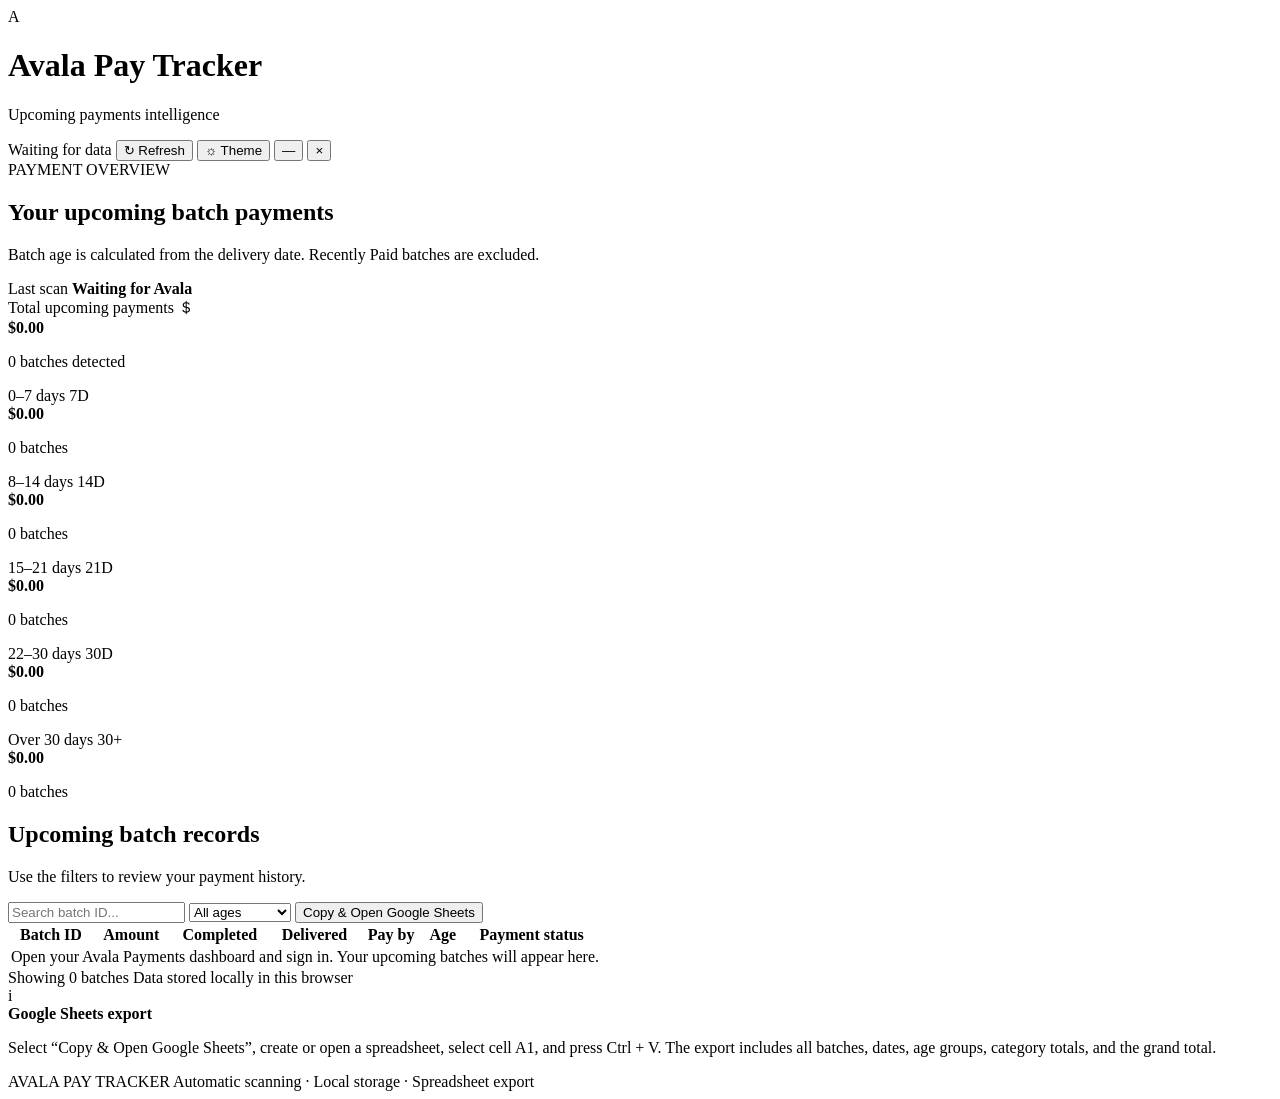
==== dashboard.html @ b8c211d5 "Add initial dashboard HTML structure" ====
<!DOCTYPE html>
<html lang="en">
<head>
  <meta charset="UTF-8">
  <meta name="viewport" content="width=device-width, initial-scale=1">
  <title>Avala Pay Tracker</title>
  <link rel="stylesheet" href="dashboard.css">
</head>
<body>
  <div class="app">
    <header class="topbar">
      <div class="brand">
        <div class="brand-icon">A</div>
        <div>
          <h1>Avala Pay Tracker</h1>
          <p>Upcoming payments intelligence</p>
        </div>
      </div>

      <div class="header-actions">
        <span id="connection" class="status">
          <span class="status-dot"></span>
          Waiting for data
        </span>

        <button id="refreshBtn" class="btn secondary">
          ↻ Refresh
        </button>

        <button id="themeBtn" class="btn secondary">
          ☼ Theme
        </button>

        <button id="minimizeBtn" class="btn icon-btn"
                title="Minimize browser window">—</button>

        <button id="closeBtn" class="btn icon-btn danger"
                title="Close tracker">×</button>
      </div>
    </header>

    <main>
      <section class="welcome">
        <div>
          <span class="eyebrow">PAYMENT OVERVIEW</span>
          <h2>Your upcoming batch payments</h2>
          <p>
            Batch age is calculated from the delivery date.
            Recently Paid batches are excluded.
          </p>
        </div>

        <div class="last-update">
          <span>Last scan</span>
          <strong id="lastUpdated">Waiting for Avala</strong>
        </div>
      </section>

      <section class="summary-grid">
        <article class="summary-card primary-card">
          <div class="card-top">
            <span>Total upcoming payments</span>
            <span class="card-icon">＄</span>
          </div>
          <strong id="grandTotal">$0.00</strong>
          <p><span id="batchCount">0</span> batches detected</p>
        </article>

        <article class="summary-card">
          <div class="card-top">
            <span>0–7 days</span>
            <span class="age-icon green">7D</span>
          </div>
          <strong id="total7">$0.00</strong>
          <p id="count7">0 batches</p>
        </article>

        <article class="summary-card">
          <div class="card-top">
            <span>8–14 days</span>
            <span class="age-icon blue">14D</span>
          </div>
          <strong id="total14">$0.00</strong>
          <p id="count14">0 batches</p>
        </article>

        <article class="summary-card">
          <div class="card-top">
            <span>15–21 days</span>
            <span class="age-icon purple">21D</span>
          </div>
          <strong id="total21">$0.00</strong>
          <p id="count21">0 batches</p>
        </article>

        <article class="summary-card">
          <div class="card-top">
            <span>22–30 days</span>
            <span class="age-icon orange">30D</span>
          </div>
          <strong id="total30">$0.00</strong>
          <p id="count30">0 batches</p>
        </article>

        <article class="summary-card overdue-card">
          <div class="card-top">
            <span>Over 30 days</span>
            <span class="age-icon red">30+</span>
          </div>
          <strong id="totalOver30">$0.00</strong>
          <p id="countOver30">0 batches</p>
        </article>
      </section>

      <section class="toolbar">
        <div>
          <h2>Upcoming batch records</h2>
          <p>Use the filters to review your payment history.</p>
        </div>

        <div class="toolbar-actions">
          <input
            id="searchInput"
            type="search"
            placeholder="Search batch ID..."
            aria-label="Search batch ID"
          >

          <select id="ageFilter" aria-label="Filter by batch age">
            <option value="all">All ages</option>
            <option value="7">0–7 days</option>
            <option value="14">8–14 days</option>
            <option value="21">15–21 days</option>
            <option value="30">22–30 days</option>
            <option value="over30">Over 30 days</option>
          </select>

          <button id="exportBtn" class="btn primary">
            Copy &amp; Open Google Sheets
          </button>
        </div>
      </section>

      <section class="table-card">
        <div class="table-wrap">
          <table>
            <thead>
              <tr>
                <th>Batch ID</th>
                <th>Amount</th>
                <th>Completed</th>
                <th>Delivered</th>
                <th>Pay by</th>
                <th>Age</th>
                <th>Payment status</th>
              </tr>
            </thead>
            <tbody id="batchRows">
              <tr>
                <td colspan="7" class="empty">
                  Open your Avala Payments dashboard and sign in.
                  Your upcoming batches will appear here.
                </td>
              </tr>
            </tbody>
          </table>
        </div>

        <div class="table-footer">
          <span id="showingCount">Showing 0 batches</span>
          <span>Data stored locally in this browser</span>
        </div>
      </section>

      <section class="export-note">
        <div class="note-icon">i</div>
        <div>
          <strong>Google Sheets export</strong>
          <p>
            Select “Copy &amp; Open Google Sheets”, create or open a
            spreadsheet, select cell A1, and press Ctrl + V.
            The export includes all batches, dates, age groups,
            category totals, and the grand total.
          </p>
        </div>
      </section>
    </main>

    <footer>
      <span>AVALA PAY TRACKER</span>
      <span>Automatic scanning · Local storage · Spreadsheet export</span>
    </footer>
  </div>

  <script src="dashboard.js"></script>
</body>
</html>
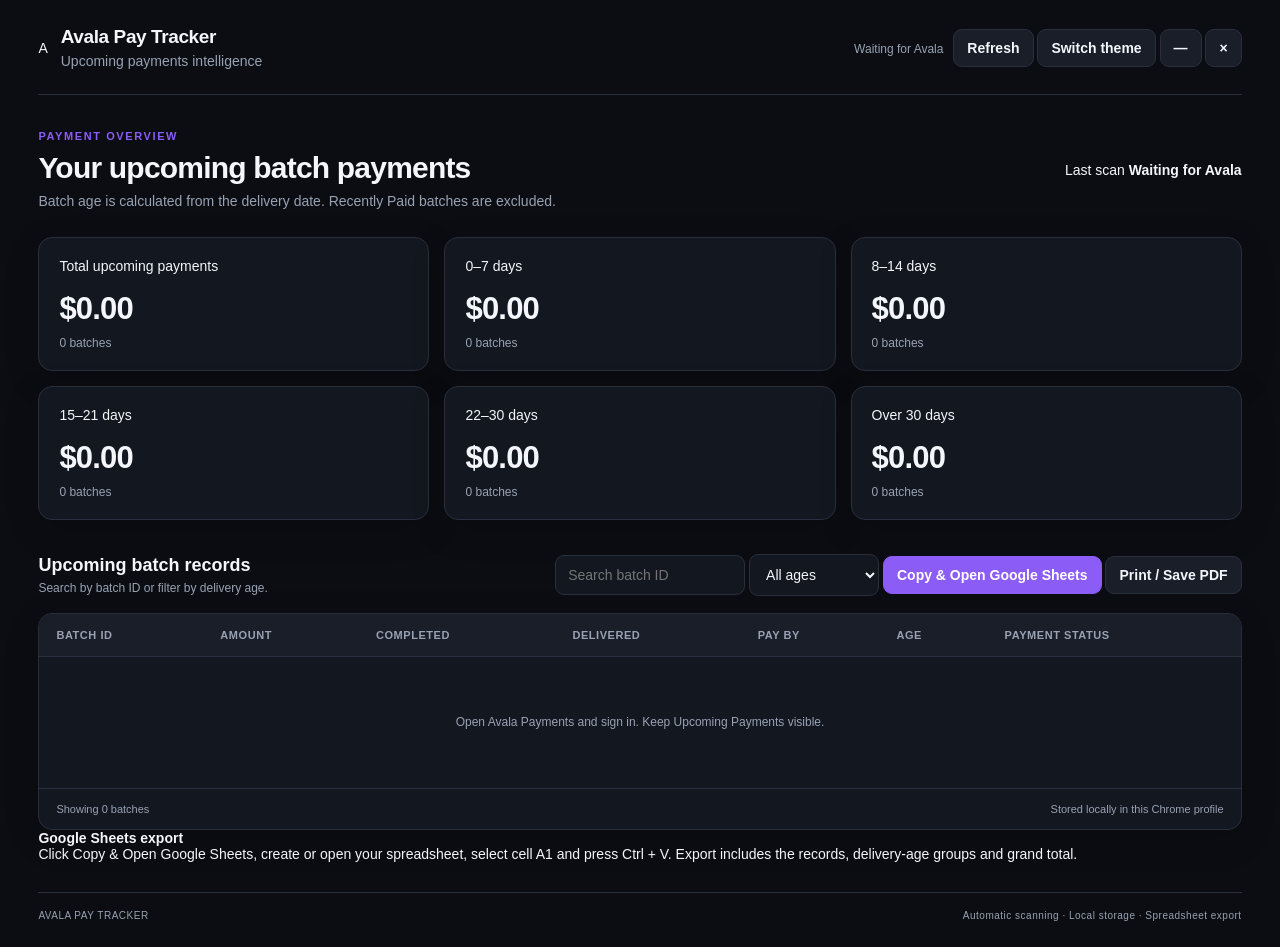
==== commit e5e4cf82: "Update dashboard.html" ====
--- a/dashboard.html
+++ b/dashboard.html
@@ -1,3 +1,4 @@
+
 <!DOCTYPE html>
 <html lang="en">
 <head>
@@ -10,188 +11,136 @@
   <div class="app">
     <header class="topbar">
       <div class="brand">
-        <div class="brand-icon">A</div>
+        <div class="logo">A</div>
         <div>
           <h1>Avala Pay Tracker</h1>
           <p>Upcoming payments intelligence</p>
         </div>
       </div>
 
-      <div class="header-actions">
-        <span id="connection" class="status">
-          <span class="status-dot"></span>
-          Waiting for data
-        </span>
-
-        <button id="refreshBtn" class="btn secondary">
-          ↻ Refresh
-        </button>
-
-        <button id="themeBtn" class="btn secondary">
-          ☼ Theme
-        </button>
-
-        <button id="minimizeBtn" class="btn icon-btn"
-                title="Minimize browser window">—</button>
-
-        <button id="closeBtn" class="btn icon-btn danger"
-                title="Close tracker">×</button>
+      <div class="actions">
+        <span id="connection" class="status">Waiting for Avala</span>
+        <button id="refreshBtn" class="btn">Refresh</button>
+        <button id="themeBtn" class="btn">Switch theme</button>
+        <button id="minimizeBtn" class="btn" title="Minimize browser window">—</button>
+        <button id="closeBtn" class="btn close" title="Close tracker tab">×</button>
       </div>
     </header>
 
-    <main>
-      <section class="welcome">
-        <div>
-          <span class="eyebrow">PAYMENT OVERVIEW</span>
-          <h2>Your upcoming batch payments</h2>
-          <p>
-            Batch age is calculated from the delivery date.
-            Recently Paid batches are excluded.
-          </p>
-        </div>
+    <section class="welcome">
+      <div>
+        <span class="eyebrow">PAYMENT OVERVIEW</span>
+        <h2>Your upcoming batch payments</h2>
+        <p>Batch age is calculated from the delivery date. Recently Paid batches are excluded.</p>
+      </div>
+      <div class="update-box">
+        <span>Last scan</span>
+        <strong id="lastUpdated">Waiting for Avala</strong>
+      </div>
+    </section>
 
-        <div class="last-update">
-          <span>Last scan</span>
-          <strong id="lastUpdated">Waiting for Avala</strong>
-        </div>
-      </section>
+    <section class="summary-grid">
+      <article class="summary-card featured">
+        <span>Total upcoming payments</span>
+        <strong id="grandTotal">$0.00</strong>
+        <p id="batchCount">0 batches</p>
+      </article>
 
-      <section class="summary-grid">
-        <article class="summary-card primary-card">
-          <div class="card-top">
-            <span>Total upcoming payments</span>
-            <span class="card-icon">＄</span>
-          </div>
-          <strong id="grandTotal">$0.00</strong>
-          <p><span id="batchCount">0</span> batches detected</p>
-        </article>
+      <article class="summary-card">
+        <span>0–7 days</span>
+        <strong id="total7">$0.00</strong>
+        <p id="count7">0 batches</p>
+      </article>
 
-        <article class="summary-card">
-          <div class="card-top">
-            <span>0–7 days</span>
-            <span class="age-icon green">7D</span>
-          </div>
-          <strong id="total7">$0.00</strong>
-          <p id="count7">0 batches</p>
-        </article>
+      <article class="summary-card">
+        <span>8–14 days</span>
+        <strong id="total14">$0.00</strong>
+        <p id="count14">0 batches</p>
+      </article>
 
-        <article class="summary-card">
-          <div class="card-top">
-            <span>8–14 days</span>
-            <span class="age-icon blue">14D</span>
-          </div>
-          <strong id="total14">$0.00</strong>
-          <p id="count14">0 batches</p>
-        </article>
+      <article class="summary-card">
+        <span>15–21 days</span>
+        <strong id="total21">$0.00</strong>
+        <p id="count21">0 batches</p>
+      </article>
 
-        <article class="summary-card">
-          <div class="card-top">
-            <span>15–21 days</span>
-            <span class="age-icon purple">21D</span>
-          </div>
-          <strong id="total21">$0.00</strong>
-          <p id="count21">0 batches</p>
-        </article>
+      <article class="summary-card">
+        <span>22–30 days</span>
+        <strong id="total30">$0.00</strong>
+        <p id="count30">0 batches</p>
+      </article>
 
-        <article class="summary-card">
-          <div class="card-top">
-            <span>22–30 days</span>
-            <span class="age-icon orange">30D</span>
-          </div>
-          <strong id="total30">$0.00</strong>
-          <p id="count30">0 batches</p>
-        </article>
+      <article class="summary-card overdue">
+        <span>Over 30 days</span>
+        <strong id="totalOver30">$0.00</strong>
+        <p id="countOver30">0 batches</p>
+      </article>
+    </section>
 
-        <article class="summary-card overdue-card">
-          <div class="card-top">
-            <span>Over 30 days</span>
-            <span class="age-icon red">30+</span>
-          </div>
-          <strong id="totalOver30">$0.00</strong>
-          <p id="countOver30">0 batches</p>
-        </article>
-      </section>
+    <section class="toolbar">
+      <div>
+        <h2>Upcoming batch records</h2>
+        <p>Search by batch ID or filter by delivery age.</p>
+      </div>
 
-      <section class="toolbar">
-        <div>
-          <h2>Upcoming batch records</h2>
-          <p>Use the filters to review your payment history.</p>
-        </div>
+      <div class="filters">
+        <input id="searchInput" type="search" placeholder="Search batch ID">
+        <select id="ageFilter">
+          <option value="all">All ages</option>
+          <option value="7">0–7 days</option>
+          <option value="14">8–14 days</option>
+          <option value="21">15–21 days</option>
+          <option value="30">22–30 days</option>
+          <option value="over30">Over 30 days</option>
+        </select>
+        <button id="exportBtn" class="btn primary">Copy &amp; Open Google Sheets</button>
+        <button id="printBtn" class="btn">Print / Save PDF</button>
+      </div>
+    </section>
 
-        <div class="toolbar-actions">
-          <input
-            id="searchInput"
-            type="search"
-            placeholder="Search batch ID..."
-            aria-label="Search batch ID"
-          >
+    <section class="table-card">
+      <div class="table-wrap">
+        <table>
+          <thead>
+            <tr>
+              <th>Batch ID</th>
+              <th>Amount</th>
+              <th>Completed</th>
+              <th>Delivered</th>
+              <th>Pay by</th>
+              <th>Age</th>
+              <th>Payment status</th>
+            </tr>
+          </thead>
+          <tbody id="batchRows">
+            <tr>
+              <td colspan="7" class="empty">
+                Open Avala Payments and sign in. Keep Upcoming Payments visible.
+              </td>
+            </tr>
+          </tbody>
+        </table>
+      </div>
+      <div class="table-footer">
+        <span id="showingCount">Showing 0 batches</span>
+        <span>Stored locally in this Chrome profile</span>
+      </div>
+    </section>
 
-          <select id="ageFilter" aria-label="Filter by batch age">
-            <option value="all">All ages</option>
-            <option value="7">0–7 days</option>
-            <option value="14">8–14 days</option>
-            <option value="21">15–21 days</option>
-            <option value="30">22–30 days</option>
-            <option value="over30">Over 30 days</option>
-          </select>
-
-          <button id="exportBtn" class="btn primary">
-            Copy &amp; Open Google Sheets
-          </button>
-        </div>
-      </section>
-
-      <section class="table-card">
-        <div class="table-wrap">
-          <table>
-            <thead>
-              <tr>
-                <th>Batch ID</th>
-                <th>Amount</th>
-                <th>Completed</th>
-                <th>Delivered</th>
-                <th>Pay by</th>
-                <th>Age</th>
-                <th>Payment status</th>
-              </tr>
-            </thead>
-            <tbody id="batchRows">
-              <tr>
-                <td colspan="7" class="empty">
-                  Open your Avala Payments dashboard and sign in.
-                  Your upcoming batches will appear here.
-                </td>
-              </tr>
-            </tbody>
-          </table>
-        </div>
-
-        <div class="table-footer">
-          <span id="showingCount">Showing 0 batches</span>
-          <span>Data stored locally in this browser</span>
-        </div>
-      </section>
-
-      <section class="export-note">
-        <div class="note-icon">i</div>
-        <div>
-          <strong>Google Sheets export</strong>
-          <p>
-            Select “Copy &amp; Open Google Sheets”, create or open a
-            spreadsheet, select cell A1, and press Ctrl + V.
-            The export includes all batches, dates, age groups,
-            category totals, and the grand total.
-          </p>
-        </div>
-      </section>
-    </main>
+    <section class="notice">
+      <strong>Google Sheets export</strong>
+      <p>
+        Click Copy &amp; Open Google Sheets, create or open your spreadsheet,
+        select cell A1 and press Ctrl + V. Export includes the records,
+        delivery-age groups and grand total.
+      </p>
+    </section>
 
     <footer>
       <span>AVALA PAY TRACKER</span>
       <span>Automatic scanning · Local storage · Spreadsheet export</span>
     </footer>
   </div>
-
   <script src="dashboard.js"></script>
 </body>
 </html>
--- a/dashboard.css
+++ b/dashboard.css
@@ -0,0 +1,553 @@
+:root {
+  color-scheme: dark;
+  --bg: #0b0d12;
+  --panel: #131720;
+  --panel-2: #191e29;
+  --border: #292f3d;
+  --text: #f4f6fb;
+  --muted: #98a2b3;
+  --accent: #8b5cf6;
+  --accent-2: #6d4aff;
+  --green: #22c55e;
+  --blue: #60a5fa;
+  --purple: #a78bfa;
+  --orange: #f59e0b;
+  --red: #f87171;
+  --shadow: 0 10px 35px rgba(0, 0, 0, .16);
+}
+
+body.light {
+  color-scheme: light;
+  --bg: #f4f6fb;
+  --panel: #ffffff;
+  --panel-2: #f0f2f8;
+  --border: #e0e4ed;
+  --text: #171b27;
+  --muted: #687184;
+  --accent: #7046e8;
+  --accent-2: #5b36d5;
+  --shadow: 0 8px 28px rgba(30, 40, 70, .07);
+}
+
+* {
+  box-sizing: border-box;
+}
+
+body {
+  margin: 0;
+  background: var(--bg);
+  color: var(--text);
+  font-family: Inter, "Segoe UI", Arial, sans-serif;
+  font-size: 14px;
+  transition: background .2s, color .2s;
+}
+
+button, input, select {
+  font: inherit;
+}
+
+button {
+  cursor: pointer;
+}
+
+.app {
+  width: 100%;
+  min-height: 100vh;
+  padding: 26px clamp(16px, 3vw, 44px);
+}
+
+.topbar {
+  display: flex;
+  align-items: center;
+  justify-content: space-between;
+  gap: 20px;
+  padding-bottom: 25px;
+  border-bottom: 1px solid var(--border);
+}
+
+.brand, .header-actions, .card-top,
+.toolbar, .toolbar-actions, .table-footer {
+  display: flex;
+  align-items: center;
+}
+
+.brand {
+  gap: 13px;
+}
+
+.brand-icon {
+  display: grid;
+  place-items: center;
+  width: 46px;
+  height: 46px;
+  border-radius: 13px;
+  color: white;
+  font-size: 23px;
+  font-weight: 800;
+  background: linear-gradient(135deg, #9a72ff, #5730cf);
+  box-shadow: 0 6px 18px #7046e833;
+}
+
+h1, h2, p {
+  margin: 0;
+}
+
+h1 {
+  font-size: 19px;
+  letter-spacing: -.4px;
+}
+
+.brand p, .welcome p, .toolbar p {
+  color: var(--muted);
+  margin-top: 5px;
+}
+
+.header-actions {
+  gap: 9px;
+  flex-wrap: wrap;
+}
+
+.status {
+  display: inline-flex;
+  align-items: center;
+  gap: 7px;
+  color: var(--muted);
+  font-size: 12px;
+  margin-right: 6px;
+}
+
+.status-dot {
+  width: 8px;
+  height: 8px;
+  border-radius: 50%;
+  background: var(--orange);
+}
+
+.status.connected .status-dot {
+  background: var(--green);
+  box-shadow: 0 0 10px #22c55e66;
+}
+
+.btn {
+  border: 1px solid var(--border);
+  border-radius: 9px;
+  padding: 10px 13px;
+  background: var(--panel-2);
+  color: var(--text);
+  font-weight: 600;
+  transition: transform .15s, background .15s;
+}
+
+.btn:hover {
+  transform: translateY(-1px);
+}
+
+.btn.primary {
+  color: white;
+  background: var(--accent);
+  border-color: var(--accent);
+}
+
+.btn.primary:hover {
+  background: var(--accent-2);
+}
+
+.btn.icon-btn {
+  min-width: 38px;
+  padding: 9px 12px;
+  font-size: 18px;
+}
+
+.btn.danger:hover {
+  color: white;
+  background: #dc2626;
+  border-color: #dc2626;
+}
+
+.welcome {
+  display: flex;
+  align-items: center;
+  justify-content: space-between;
+  gap: 25px;
+  padding: 32px 0 25px;
+}
+
+.eyebrow {
+  color: var(--accent);
+  font-size: 11px;
+  font-weight: 800;
+  letter-spacing: 1.6px;
+}
+
+.welcome h2 {
+  font-size: clamp(22px, 2.5vw, 30px);
+  margin-top: 8px;
+  letter-spacing: -.8px;
+}
+
+.welcome p {
+  line-height: 1.6;
+}
+
+.last-update {
+  min-width: 175px;
+  padding: 14px 17px;
+  background: var(--panel);
+  border: 1px solid var(--border);
+  border-radius: 12px;
+}
+
+.last-update span, .last-update strong {
+  display: block;
+}
+
+.last-update span {
+  color: var(--muted);
+  font-size: 11px;
+  margin-bottom: 6px;
+}
+
+.last-update strong {
+  font-size: 12px;
+}
+
+.summary-grid {
+  display: grid;
+  grid-template-columns: repeat(3, minmax(0, 1fr));
+  gap: 15px;
+}
+
+.summary-card {
+  min-width: 0;
+  padding: 20px;
+  border: 1px solid var(--border);
+  border-radius: 14px;
+  background: var(--panel);
+  box-shadow: var(--shadow);
+}
+
+.primary-card {
+  background:
+    radial-gradient(circle at top right, #8b5cf62b, transparent 55%),
+    var(--panel);
+  border-color: #8b5cf655;
+}
+
+.card-top {
+  justify-content: space-between;
+  gap: 12px;
+  color: var(--muted);
+  font-size: 12px;
+  font-weight: 600;
+}
+
+.card-icon, .age-icon {
+  display: grid;
+  place-items: center;
+  flex-shrink: 0;
+  width: 35px;
+  height: 35px;
+  border-radius: 10px;
+  font-weight: 800;
+  background: var(--panel-2);
+}
+
+.card-icon {
+  color: var(--accent);
+  font-size: 20px;
+}
+
+.age-icon {
+  font-size: 10px;
+}
+
+.green { color: var(--green); }
+.blue { color: var(--blue); }
+.purple { color: var(--purple); }
+.orange { color: var(--orange); }
+.red { color: var(--red); }
+
+.summary-card > strong {
+  display: block;
+  margin-top: 17px;
+  font-size: clamp(23px, 2.5vw, 31px);
+  letter-spacing: -.8px;
+  overflow-wrap: anywhere;
+}
+
+.summary-card > p {
+  color: var(--muted);
+  font-size: 12px;
+  margin-top: 9px;
+}
+
+.overdue-card {
+  border-color: #f8717133;
+}
+
+.overdue-card > strong {
+  color: var(--red);
+}
+
+.toolbar {
+  justify-content: space-between;
+  gap: 20px;
+  margin: 34px 0 17px;
+}
+
+.toolbar h2 {
+  font-size: 18px;
+}
+
+.toolbar p {
+  font-size: 12px;
+}
+
+.toolbar-actions {
+  gap: 9px;
+  flex-wrap: wrap;
+}
+
+input, select {
+  color: var(--text);
+  background: var(--panel);
+  border: 1px solid var(--border);
+  border-radius: 9px;
+  padding: 11px 12px;
+  outline: none;
+}
+
+input:focus, select:focus {
+  border-color: var(--accent);
+}
+
+input {
+  width: 190px;
+}
+
+.table-card {
+  overflow: hidden;
+  border: 1px solid var(--border);
+  border-radius: 14px;
+  background: var(--panel);
+  box-shadow: var(--shadow);
+}
+
+.table-wrap {
+  overflow-x: auto;
+}
+
+table {
+  width: 100%;
+  border-collapse: collapse;
+  white-space: nowrap;
+}
+
+th {
+  padding: 15px 17px;
+  color: var(--muted);
+  background: var(--panel-2);
+  font-size: 11px;
+  font-weight: 700;
+  text-align: left;
+  text-transform: uppercase;
+  letter-spacing: .55px;
+}
+
+td {
+  padding: 17px;
+  border-top: 1px solid var(--border);
+  font-size: 12px;
+}
+
+tbody tr:hover {
+  background: var(--panel-2);
+}
+
+.batch-name {
+  color: var(--text);
+  font-weight: 700;
+}
+
+.amount {
+  font-weight: 800;
+  font-variant-numeric: tabular-nums;
+}
+
+.age-pill, .payment-pill {
+  display: inline-block;
+  padding: 6px 9px;
+  border-radius: 7px;
+  font-size: 11px;
+  font-weight: 700;
+}
+
+.age-pill.fresh {
+  color: var(--green);
+  background: #22c55e18;
+}
+
+.age-pill.week2 {
+  color: var(--blue);
+  background: #60a5fa18;
+}
+
+.age-pill.week3 {
+  color: var(--purple);
+  background: #a78bfa18;
+}
+
+.age-pill.month {
+  color: var(--orange);
+  background: #f59e0b18;
+}
+
+.age-pill.old {
+  color: var(--red);
+  background: #f8717118;
+}
+
+.payment-pill.upcoming {
+  color: var(--green);
+  background: #22c55e18;
+}
+
+.payment-pill.due {
+  color: var(--orange);
+  background: #f59e0b18;
+}
+
+.payment-pill.overdue {
+  color: var(--red);
+  background: #f8717118;
+}
+
+.empty {
+  padding: 55px 20px;
+  color: var(--muted);
+  text-align: center;
+  white-space: normal;
+  line-height: 1.7;
+}
+
+.table-footer {
+  justify-content: space-between;
+  gap: 15px;
+  padding: 14px 17px;
+  color: var(--muted);
+  font-size: 11px;
+  border-top: 1px solid var(--border);
+}
+
+.export-note {
+  display: flex;
+  gap: 13px;
+  margin-top: 20px;
+  padding: 18px;
+  border: 1px solid var(--border);
+  border-radius: 12px;
+  background: var(--panel);
+}
+
+.note-icon {
+  display: grid;
+  place-items: center;
+  width: 25px;
+  height: 25px;
+  flex-shrink: 0;
+  border-radius: 50%;
+  color: var(--blue);
+  background: #60a5fa18;
+  font-weight: 800;
+}
+
+.export-note strong {
+  font-size: 12px;
+}
+
+.export-note p {
+  color: var(--muted);
+  font-size: 12px;
+  line-height: 1.7;
+  margin-top: 5px;
+}
+
+footer {
+  display: flex;
+  justify-content: space-between;
+  gap: 15px;
+  margin-top: 30px;
+  padding-top: 17px;
+  border-top: 1px solid var(--border);
+  color: var(--muted);
+  font-size: 10px;
+  letter-spacing: .5px;
+}
+
+@media (max-width: 1050px) {
+  .topbar, .welcome, .toolbar {
+    align-items: flex-start;
+    flex-direction: column;
+  }
+
+  .summary-grid {
+    grid-template-columns: repeat(2, minmax(0, 1fr));
+  }
+
+  .last-update {
+    width: 100%;
+  }
+}
+
+@media (max-width: 600px) {
+  .app {
+    padding: 18px 12px;
+  }
+
+  .summary-grid {
+    grid-template-columns: 1fr;
+  }
+
+  .header-actions, .toolbar-actions {
+    width: 100%;
+  }
+
+  .toolbar-actions > * {
+    flex: 1 1 100%;
+    width: 100%;
+  }
+
+  .table-footer, footer {
+    align-items: flex-start;
+    flex-direction: column;
+  }
+}
+
+@media print {
+  :root, body, body.light {
+    color-scheme: light;
+    --bg: #ffffff;
+    --panel: #ffffff;
+    --panel-2: #f3f4f6;
+    --border: #d1d5db;
+    --text: #111827;
+    --muted: #4b5563;
+  }
+
+  .header-actions, .toolbar-actions, .export-note {
+    display: none !important;
+  }
+
+  .app {
+    padding: 0;
+  }
+
+  .summary-card, .table-card {
+    box-shadow: none;
+    break-inside: avoid;
+  }
+
+  table {
+    white-space: normal;
+  }
+}
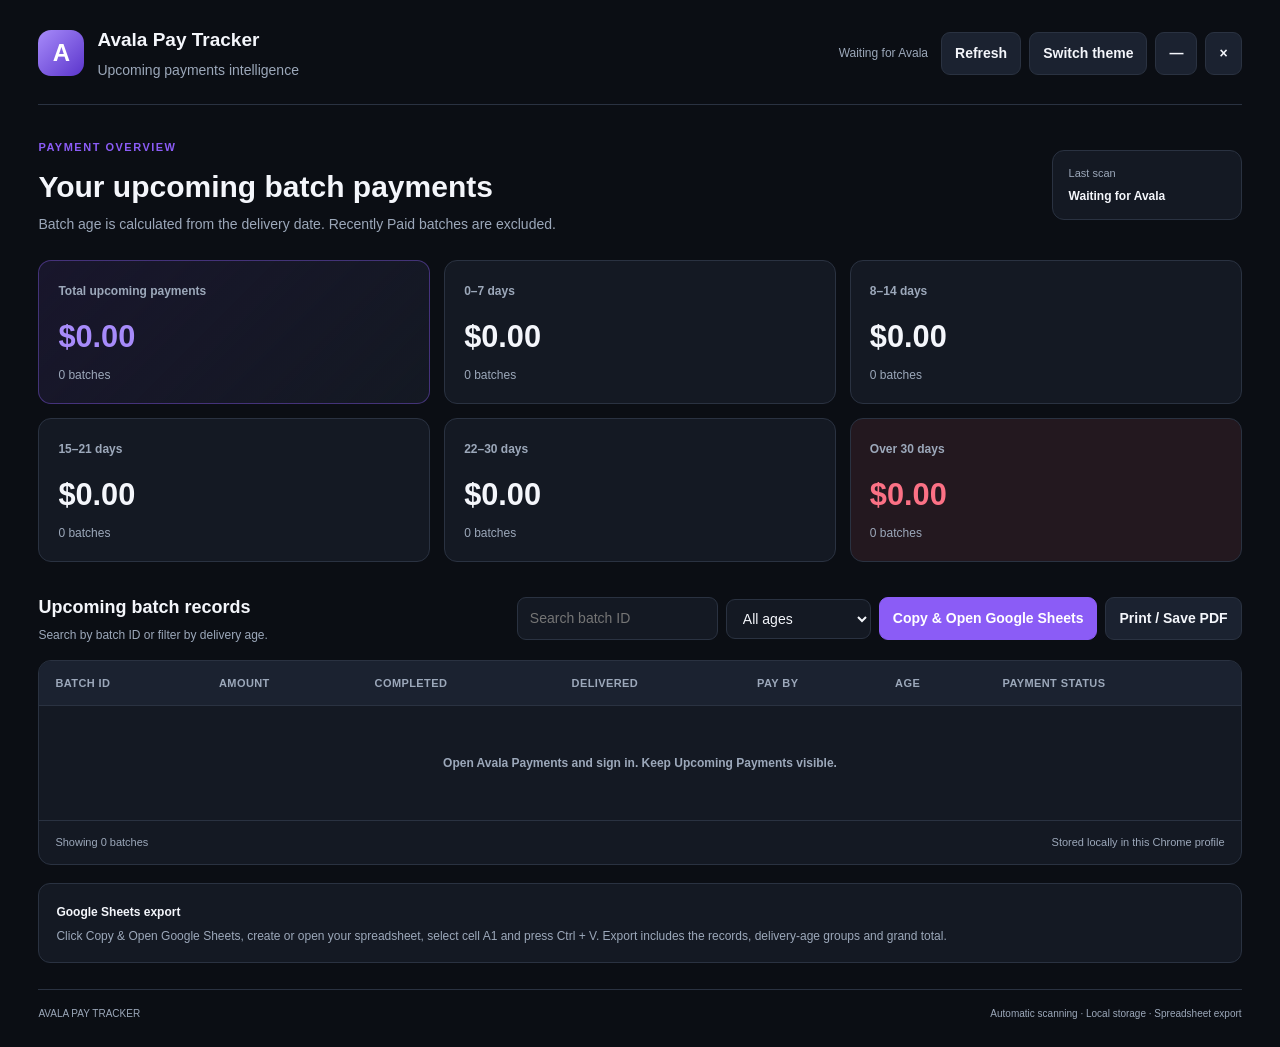
==== commit 1f31a9ba: "Remove empty line at the beginning of dashboard.html" ====
--- a/dashboard.html
+++ b/dashboard.html
@@ -1,4 +1,3 @@
-
 <!DOCTYPE html>
 <html lang="en">
 <head>
--- a/dashboard.css
+++ b/dashboard.css
@@ -1,553 +1,271 @@
+
 :root {
   color-scheme: dark;
-  --bg: #0b0d12;
-  --panel: #131720;
-  --panel-2: #191e29;
-  --border: #292f3d;
+  --bg: #0b0e14;
+  --panel: #141923;
+  --panel2: #1b2230;
+  --border: #2a3241;
   --text: #f4f6fb;
-  --muted: #98a2b3;
+  --muted: #9ca8ba;
   --accent: #8b5cf6;
-  --accent-2: #6d4aff;
   --green: #22c55e;
   --blue: #60a5fa;
   --purple: #a78bfa;
   --orange: #f59e0b;
-  --red: #f87171;
-  --shadow: 0 10px 35px rgba(0, 0, 0, .16);
+  --red: #fb7185;
 }
 
 body.light {
   color-scheme: light;
-  --bg: #f4f6fb;
+  --bg: #f3f5fa;
   --panel: #ffffff;
-  --panel-2: #f0f2f8;
-  --border: #e0e4ed;
-  --text: #171b27;
-  --muted: #687184;
+  --panel2: #eef1f7;
+  --border: #dfe4ed;
+  --text: #171c29;
+  --muted: #667085;
   --accent: #7046e8;
-  --accent-2: #5b36d5;
-  --shadow: 0 8px 28px rgba(30, 40, 70, .07);
-}
-
-* {
-  box-sizing: border-box;
-}
+}
+
+* { box-sizing: border-box; }
 
 body {
   margin: 0;
   background: var(--bg);
   color: var(--text);
-  font-family: Inter, "Segoe UI", Arial, sans-serif;
-  font-size: 14px;
-  transition: background .2s, color .2s;
-}
-
-button, input, select {
-  font: inherit;
-}
-
-button {
-  cursor: pointer;
-}
+  font: 14px/1.5 "Segoe UI", Arial, sans-serif;
+}
+
+button, input, select { font: inherit; }
+button { cursor: pointer; }
 
 .app {
-  width: 100%;
-  min-height: 100vh;
-  padding: 26px clamp(16px, 3vw, 44px);
-}
-
-.topbar {
+  padding: 26px clamp(14px, 3vw, 42px);
+  max-width: 1800px;
+  margin: auto;
+}
+
+.topbar, .brand, .actions, .welcome,
+.toolbar, .filters, .table-footer {
   display: flex;
   align-items: center;
+}
+
+.topbar {
   justify-content: space-between;
   gap: 20px;
-  padding-bottom: 25px;
+  padding-bottom: 23px;
   border-bottom: 1px solid var(--border);
 }
 
-.brand, .header-actions, .card-top,
-.toolbar, .toolbar-actions, .table-footer {
-  display: flex;
-  align-items: center;
-}
-
-.brand {
-  gap: 13px;
-}
-
-.brand-icon {
+.brand { gap: 13px; }
+.logo {
+  width: 46px;
+  height: 46px;
   display: grid;
   place-items: center;
-  width: 46px;
-  height: 46px;
   border-radius: 13px;
   color: white;
-  font-size: 23px;
+  font-size: 24px;
   font-weight: 800;
-  background: linear-gradient(135deg, #9a72ff, #5730cf);
-  box-shadow: 0 6px 18px #7046e833;
-}
-
-h1, h2, p {
-  margin: 0;
-}
-
-h1 {
-  font-size: 19px;
-  letter-spacing: -.4px;
-}
-
+  background: linear-gradient(135deg, #a78bfa, #5b35cc);
+}
+
+h1, h2, p { margin: 0; }
+h1 { font-size: 19px; }
 .brand p, .welcome p, .toolbar p {
   color: var(--muted);
   margin-top: 5px;
 }
 
-.header-actions {
-  gap: 9px;
-  flex-wrap: wrap;
-}
-
-.status {
-  display: inline-flex;
-  align-items: center;
-  gap: 7px;
-  color: var(--muted);
-  font-size: 12px;
-  margin-right: 6px;
-}
-
-.status-dot {
-  width: 8px;
-  height: 8px;
-  border-radius: 50%;
-  background: var(--orange);
-}
-
-.status.connected .status-dot {
-  background: var(--green);
-  box-shadow: 0 0 10px #22c55e66;
-}
+.actions { gap: 8px; flex-wrap: wrap; }
+.status { color: var(--muted); font-size: 12px; margin-right: 5px; }
 
 .btn {
-  border: 1px solid var(--border);
+  padding: 10px 13px;
   border-radius: 9px;
-  padding: 10px 13px;
-  background: var(--panel-2);
+  border: 1px solid var(--border);
   color: var(--text);
+  background: var(--panel2);
   font-weight: 600;
-  transition: transform .15s, background .15s;
-}
-
-.btn:hover {
-  transform: translateY(-1px);
-}
-
-.btn.primary {
-  color: white;
-  background: var(--accent);
-  border-color: var(--accent);
-}
-
-.btn.primary:hover {
-  background: var(--accent-2);
-}
-
-.btn.icon-btn {
-  min-width: 38px;
-  padding: 9px 12px;
-  font-size: 18px;
-}
-
-.btn.danger:hover {
-  color: white;
-  background: #dc2626;
-  border-color: #dc2626;
-}
+}
+
+.btn:hover { border-color: var(--accent); }
+.btn.primary { color: white; background: var(--accent); border-color: var(--accent); }
+.btn.close:hover { background: #dc2626; color: white; }
 
 .welcome {
-  display: flex;
-  align-items: center;
-  justify-content: space-between;
-  gap: 25px;
-  padding: 32px 0 25px;
+  justify-content: space-between;
+  gap: 20px;
+  padding: 31px 0 25px;
 }
 
 .eyebrow {
   color: var(--accent);
   font-size: 11px;
   font-weight: 800;
-  letter-spacing: 1.6px;
-}
-
-.welcome h2 {
-  font-size: clamp(22px, 2.5vw, 30px);
-  margin-top: 8px;
-  letter-spacing: -.8px;
-}
-
-.welcome p {
-  line-height: 1.6;
-}
-
-.last-update {
-  min-width: 175px;
-  padding: 14px 17px;
-  background: var(--panel);
-  border: 1px solid var(--border);
+  letter-spacing: 1.5px;
+}
+
+.welcome h2 { font-size: clamp(22px, 2.5vw, 30px); margin-top: 7px; }
+.welcome p { max-width: 650px; }
+
+.update-box {
+  min-width: 190px;
+  padding: 14px 16px;
+  border: 1px solid var(--border);
+  background: var(--panel);
   border-radius: 12px;
 }
-
-.last-update span, .last-update strong {
-  display: block;
-}
-
-.last-update span {
-  color: var(--muted);
-  font-size: 11px;
-  margin-bottom: 6px;
-}
-
-.last-update strong {
-  font-size: 12px;
-}
+.update-box span, .update-box strong { display: block; }
+.update-box span { font-size: 11px; color: var(--muted); }
+.update-box strong { font-size: 12px; margin-top: 5px; }
 
 .summary-grid {
   display: grid;
   grid-template-columns: repeat(3, minmax(0, 1fr));
-  gap: 15px;
+  gap: 14px;
 }
 
 .summary-card {
+  padding: 19px;
   min-width: 0;
-  padding: 20px;
-  border: 1px solid var(--border);
-  border-radius: 14px;
-  background: var(--panel);
-  box-shadow: var(--shadow);
-}
-
-.primary-card {
-  background:
-    radial-gradient(circle at top right, #8b5cf62b, transparent 55%),
-    var(--panel);
-  border-color: #8b5cf655;
-}
-
-.card-top {
-  justify-content: space-between;
-  gap: 12px;
-  color: var(--muted);
-  font-size: 12px;
-  font-weight: 600;
-}
-
-.card-icon, .age-icon {
-  display: grid;
-  place-items: center;
-  flex-shrink: 0;
-  width: 35px;
-  height: 35px;
-  border-radius: 10px;
-  font-weight: 800;
-  background: var(--panel-2);
-}
-
-.card-icon {
-  color: var(--accent);
-  font-size: 20px;
-}
-
-.age-icon {
-  font-size: 10px;
-}
-
-.green { color: var(--green); }
-.blue { color: var(--blue); }
-.purple { color: var(--purple); }
-.orange { color: var(--orange); }
-.red { color: var(--red); }
-
+  background: var(--panel);
+  border: 1px solid var(--border);
+  border-radius: 13px;
+}
+
+.summary-card > span { color: var(--muted); font-size: 12px; font-weight: 600; }
 .summary-card > strong {
   display: block;
-  margin-top: 17px;
-  font-size: clamp(23px, 2.5vw, 31px);
-  letter-spacing: -.8px;
+  font-size: clamp(23px, 2.4vw, 31px);
+  margin-top: 13px;
   overflow-wrap: anywhere;
-}
-
-.summary-card > p {
-  color: var(--muted);
-  font-size: 12px;
-  margin-top: 9px;
-}
-
-.overdue-card {
-  border-color: #f8717133;
-}
-
-.overdue-card > strong {
-  color: var(--red);
-}
+  font-variant-numeric: tabular-nums;
+}
+.summary-card > p { color: var(--muted); font-size: 12px; margin-top: 6px; }
+.summary-card.featured { border-color: #8b5cf666; background: linear-gradient(135deg, #8b5cf61b, var(--panel)); }
+.summary-card.featured strong { color: #a78bfa; }
+.summary-card.overdue strong { color: var(--red); }
 
 .toolbar {
   justify-content: space-between;
-  gap: 20px;
-  margin: 34px 0 17px;
-}
-
-.toolbar h2 {
-  font-size: 18px;
-}
-
-.toolbar p {
-  font-size: 12px;
-}
-
-.toolbar-actions {
-  gap: 9px;
-  flex-wrap: wrap;
-}
-
+  gap: 18px;
+  margin: 32px 0 16px;
+}
+.toolbar h2 { font-size: 18px; }
+.toolbar p { font-size: 12px; }
+
+.filters { gap: 8px; flex-wrap: wrap; }
 input, select {
+  min-width: 145px;
+  padding: 10px 12px;
   color: var(--text);
   background: var(--panel);
   border: 1px solid var(--border);
   border-radius: 9px;
-  padding: 11px 12px;
-  outline: none;
-}
-
-input:focus, select:focus {
-  border-color: var(--accent);
-}
-
-input {
-  width: 190px;
-}
+}
+input:focus, select:focus { outline: 1px solid var(--accent); }
 
 .table-card {
+  background: var(--panel);
+  border: 1px solid var(--border);
+  border-radius: 13px;
   overflow: hidden;
-  border: 1px solid var(--border);
-  border-radius: 14px;
-  background: var(--panel);
-  box-shadow: var(--shadow);
-}
-
-.table-wrap {
-  overflow-x: auto;
-}
-
-table {
-  width: 100%;
-  border-collapse: collapse;
-  white-space: nowrap;
-}
-
+}
+
+.table-wrap { overflow-x: auto; }
+table { border-collapse: collapse; width: 100%; white-space: nowrap; }
 th {
-  padding: 15px 17px;
-  color: var(--muted);
-  background: var(--panel-2);
+  padding: 14px 16px;
+  text-align: left;
+  color: var(--muted);
+  background: var(--panel2);
+  font-size: 11px;
+  text-transform: uppercase;
+  letter-spacing: .4px;
+}
+td { padding: 16px; border-top: 1px solid var(--border); font-size: 12px; }
+tbody tr:hover { background: var(--panel2); }
+td:first-child { font-weight: 700; }
+td:nth-child(2) { font-weight: 800; }
+
+.pill {
+  display: inline-block;
+  padding: 5px 8px;
+  border-radius: 6px;
   font-size: 11px;
   font-weight: 700;
-  text-align: left;
-  text-transform: uppercase;
-  letter-spacing: .55px;
-}
-
-td {
+}
+.fresh { color: var(--green); background: #22c55e19; }
+.week2 { color: var(--blue); background: #60a5fa19; }
+.week3 { color: var(--purple); background: #a78bfa19; }
+.month { color: var(--orange); background: #f59e0b19; }
+.old, .overdue { color: var(--red); background: #fb718519; }
+.due { color: var(--orange); background: #f59e0b19; }
+.upcoming { color: var(--green); background: #22c55e19; }
+
+.empty {
+  padding: 48px 20px;
+  text-align: center;
+  color: var(--muted);
+  white-space: normal;
+}
+
+.table-footer {
+  justify-content: space-between;
+  gap: 12px;
+  padding: 13px 16px;
+  color: var(--muted);
+  border-top: 1px solid var(--border);
+  font-size: 11px;
+}
+
+.notice {
+  margin-top: 18px;
   padding: 17px;
-  border-top: 1px solid var(--border);
-  font-size: 12px;
-}
-
-tbody tr:hover {
-  background: var(--panel-2);
-}
-
-.batch-name {
-  color: var(--text);
-  font-weight: 700;
-}
-
-.amount {
-  font-weight: 800;
-  font-variant-numeric: tabular-nums;
-}
-
-.age-pill, .payment-pill {
-  display: inline-block;
-  padding: 6px 9px;
-  border-radius: 7px;
-  font-size: 11px;
-  font-weight: 700;
-}
-
-.age-pill.fresh {
-  color: var(--green);
-  background: #22c55e18;
-}
-
-.age-pill.week2 {
-  color: var(--blue);
-  background: #60a5fa18;
-}
-
-.age-pill.week3 {
-  color: var(--purple);
-  background: #a78bfa18;
-}
-
-.age-pill.month {
-  color: var(--orange);
-  background: #f59e0b18;
-}
-
-.age-pill.old {
-  color: var(--red);
-  background: #f8717118;
-}
-
-.payment-pill.upcoming {
-  color: var(--green);
-  background: #22c55e18;
-}
-
-.payment-pill.due {
-  color: var(--orange);
-  background: #f59e0b18;
-}
-
-.payment-pill.overdue {
-  color: var(--red);
-  background: #f8717118;
-}
-
-.empty {
-  padding: 55px 20px;
-  color: var(--muted);
-  text-align: center;
-  white-space: normal;
-  line-height: 1.7;
-}
-
-.table-footer {
-  justify-content: space-between;
-  gap: 15px;
-  padding: 14px 17px;
-  color: var(--muted);
-  font-size: 11px;
-  border-top: 1px solid var(--border);
-}
-
-.export-note {
-  display: flex;
-  gap: 13px;
-  margin-top: 20px;
-  padding: 18px;
+  background: var(--panel);
   border: 1px solid var(--border);
   border-radius: 12px;
-  background: var(--panel);
-}
-
-.note-icon {
-  display: grid;
-  place-items: center;
-  width: 25px;
-  height: 25px;
-  flex-shrink: 0;
-  border-radius: 50%;
-  color: var(--blue);
-  background: #60a5fa18;
-  font-weight: 800;
-}
-
-.export-note strong {
-  font-size: 12px;
-}
-
-.export-note p {
-  color: var(--muted);
-  font-size: 12px;
-  line-height: 1.7;
-  margin-top: 5px;
-}
+}
+.notice strong { font-size: 12px; }
+.notice p { color: var(--muted); margin-top: 5px; font-size: 12px; }
 
 footer {
   display: flex;
   justify-content: space-between;
   gap: 15px;
-  margin-top: 30px;
-  padding-top: 17px;
+  margin-top: 26px;
+  padding-top: 16px;
   border-top: 1px solid var(--border);
   color: var(--muted);
   font-size: 10px;
-  letter-spacing: .5px;
-}
-
-@media (max-width: 1050px) {
-  .topbar, .welcome, .toolbar {
-    align-items: flex-start;
-    flex-direction: column;
-  }
-
-  .summary-grid {
-    grid-template-columns: repeat(2, minmax(0, 1fr));
-  }
-
-  .last-update {
-    width: 100%;
-  }
+}
+
+@media (max-width: 1100px) {
+  .topbar, .welcome, .toolbar { align-items: flex-start; flex-direction: column; }
+  .summary-grid { grid-template-columns: repeat(2, minmax(0, 1fr)); }
+  .update-box { width: 100%; }
 }
 
 @media (max-width: 600px) {
-  .app {
-    padding: 18px 12px;
-  }
-
-  .summary-grid {
-    grid-template-columns: 1fr;
-  }
-
-  .header-actions, .toolbar-actions {
-    width: 100%;
-  }
-
-  .toolbar-actions > * {
-    flex: 1 1 100%;
-    width: 100%;
-  }
-
-  .table-footer, footer {
-    align-items: flex-start;
-    flex-direction: column;
-  }
+  .app { padding: 15px 10px; }
+  .summary-grid { grid-template-columns: 1fr; }
+  .filters, .filters > * { width: 100%; }
+  .table-footer, footer { align-items: flex-start; flex-direction: column; }
 }
 
 @media print {
   :root, body, body.light {
     color-scheme: light;
-    --bg: #ffffff;
-    --panel: #ffffff;
-    --panel-2: #f3f4f6;
-    --border: #d1d5db;
-    --text: #111827;
-    --muted: #4b5563;
+    --bg: #fff;
+    --panel: #fff;
+    --panel2: #f2f2f2;
+    --border: #ccc;
+    --text: #111;
+    --muted: #444;
   }
-
-  .header-actions, .toolbar-actions, .export-note {
-    display: none !important;
-  }
-
-  .app {
-    padding: 0;
-  }
-
-  .summary-card, .table-card {
-    box-shadow: none;
-    break-inside: avoid;
-  }
-
-  table {
-    white-space: normal;
-  }
-}
+  .actions, .filters, .notice { display: none !important; }
+  .app { padding: 0; }
+  .summary-card, .table-card { break-inside: avoid; }
+  table { white-space: normal; }
+}
